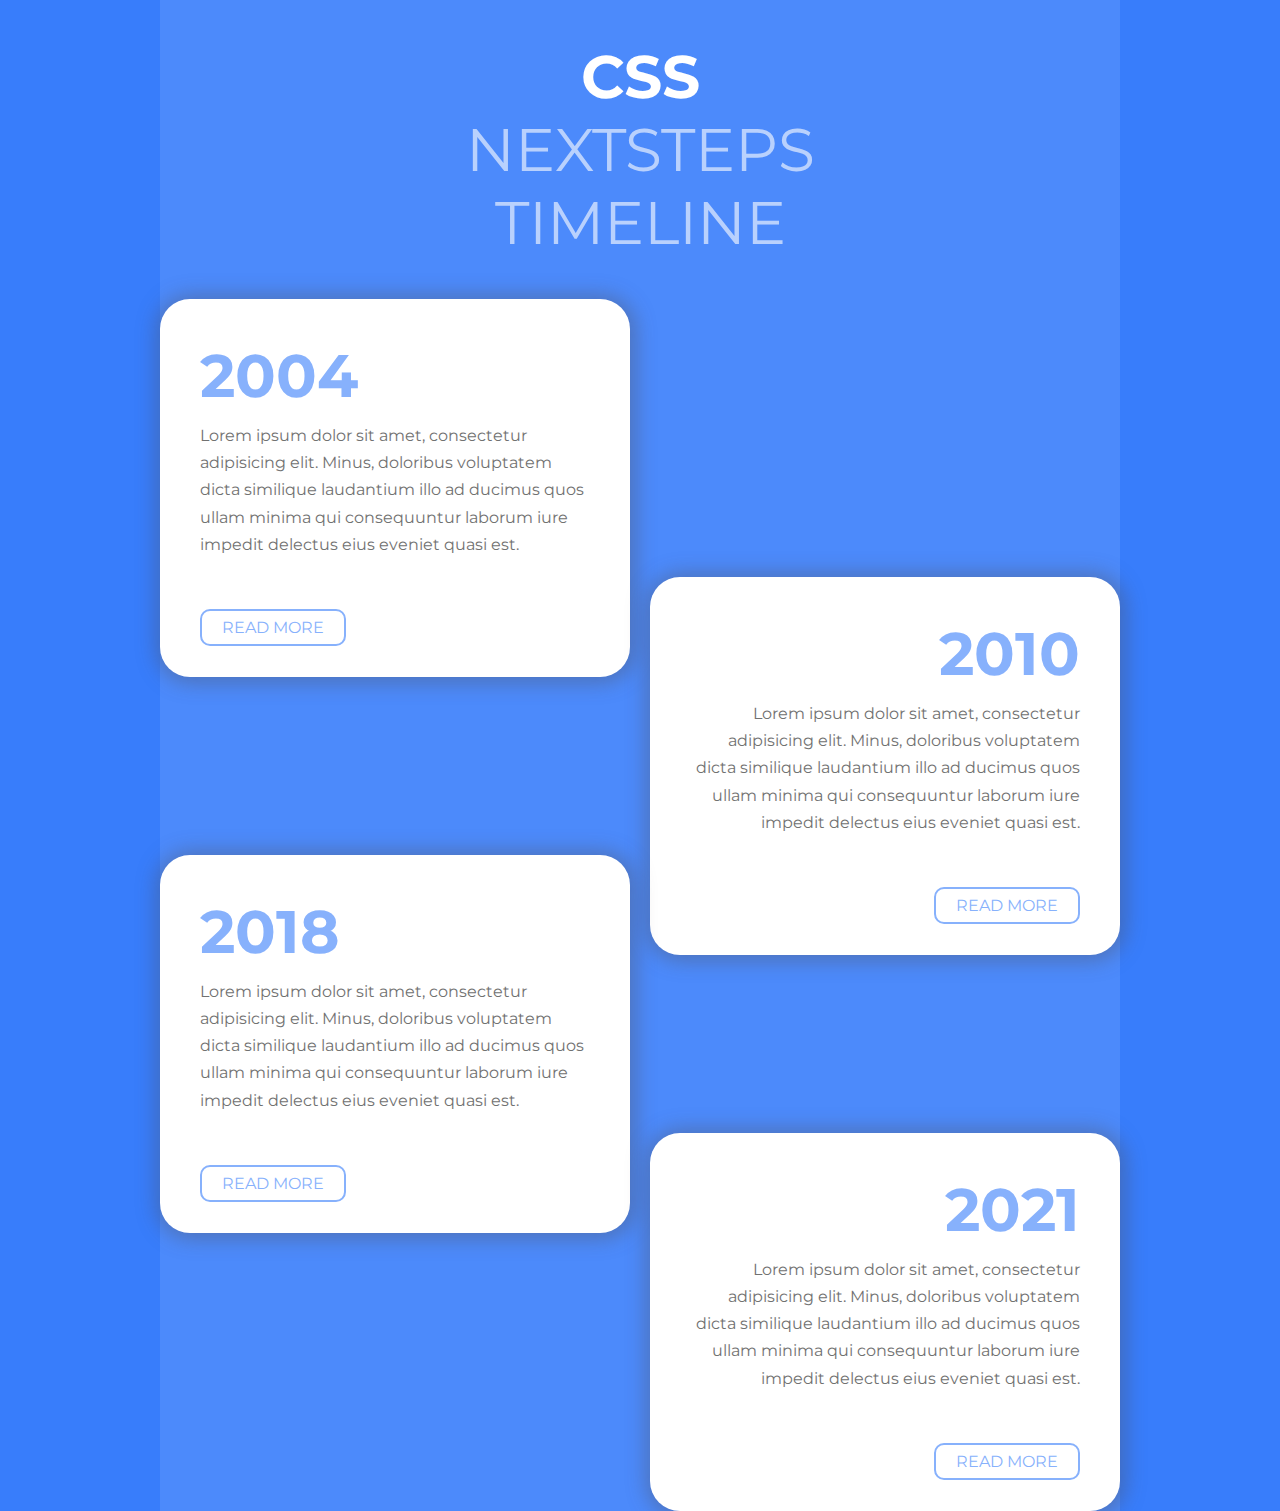
==== assignment01/index.html @ b3092a4a "230622-02" ====
<!DOCTYPE html>
<html>

<head>
	<link rel="preconnect" href="https://fonts.googleapis.com">
	<link rel="preconnect" href="https://fonts.gstatic.com" crossorigin>
	<link href="https://fonts.googleapis.com/css2?family=Montserrat:wght@300;400;500;600;700;800;900&display=swap"
		rel="stylesheet">
	<link rel="stylesheet" href="style.css">
</head>

<body>

	<div class="wrapper">
		<h1 class="header">
			<strong>CSS</strong>
			<span>NEXTSTEPS</span>
			<span>TIMELINE</span>
		</h1>
		<div class="contents">
			<div class="card left">
				<div class="card-inside">
					<h2 class="card-title">2004</h2>
					<p class="card-description">
						Lorem ipsum dolor sit amet, consectetur adipisicing elit. Minus, doloribus voluptatem dicta
						similique laudantium illo ad ducimus quos ullam minima qui consequuntur laborum iure impedit
						delectus eius eveniet quasi est.
					</p>
					<a class="button" href="">
						READ MORE
					</a>
				</div>
			</div>
			<div class="card right">
				<div class="card-inside">
					<h2 class="card-title">2010</h2>
					<p class="card-description">
						Lorem ipsum dolor sit amet, consectetur adipisicing elit. Minus, doloribus voluptatem dicta
						similique laudantium illo ad ducimus quos ullam minima qui consequuntur laborum iure impedit
						delectus eius eveniet quasi est.
					</p>
					<a class="button" href="">
						READ MORE
					</a>
				</div>
			</div>
			<div class="card left">
				<div class="card-inside">
					<h2 class="card-title">2018</h2>
					<p class="card-description">
						Lorem ipsum dolor sit amet, consectetur adipisicing elit. Minus, doloribus voluptatem dicta
						similique laudantium illo ad ducimus quos ullam minima qui consequuntur laborum iure impedit
						delectus eius eveniet quasi est.
					</p>
					<a class="button" href="">
						READ MORE
					</a>
				</div>
			</div>
			<div class="card right">
				<div class="card-inside">
					<h2 class="card-title">2021</h2>
					<p class="card-description">
						Lorem ipsum dolor sit amet, consectetur adipisicing elit. Minus, doloribus voluptatem dicta
						similique laudantium illo ad ducimus quos ullam minima qui consequuntur laborum iure impedit
						delectus eius eveniet quasi est.
					</p>
					<a class="button" href="">
						READ MORE
					</a>
				</div>
			</div>
		</div>
	</div>

</body>

</html>
---- assignment01/style.css ----
:root {
	font-family: 'Montserrat', sans-serif;
}

/* Resets */
body {
	margin: 0;
}

h1, h2, p {
	margin: 0;
	font-weight: inherit;
}

a {
	color: inherit;
	text-decoration: none;
}

/* Layouts */
.wrapper {
	background-color: #4c8afb;
	max-width: 960px;
	margin: 0 auto;
}

/* Commons */
.button {
	color: #87b1fc;
	border: 2px solid;
	padding: 7px 20px;
	border-radius: 10px;
}

/* Components */
body {
	background-color: #387dfb;
}

.header {
	color: #fff;
	font-size: 60px;
	padding: 40px 0;
	display: flex;
	flex-direction: column;
	align-items: center;
}

.header span {
	color: #b9d1fd;
}

.contents {
	margin: 0 -10px;
}

.card {
	width: 50%;
	padding: 0 10px;
	box-sizing: border-box;
}

.card-inside {
	background-color: #fff;
	padding: 40px;
	border-radius: 30px;
	box-shadow: 1px 1px 20px 5px rgba(81, 73, 73, 0.364);
}

.card-title {
	color: #87b1fc;
	font-size: 60px;
	font-weight: bold;
}

.card-description {
	color: #717171;
	margin: 10px 0 60px;
	line-height: 1.7;
}

.card.right {
	margin: -100px 0 -100px auto;
	text-align: right;
}

/* Mediaquries */
@media (max-width: 720px) {
	.card.card {
		width: 100%;
		margin: 40px 0;
		text-align: center;
	}
}
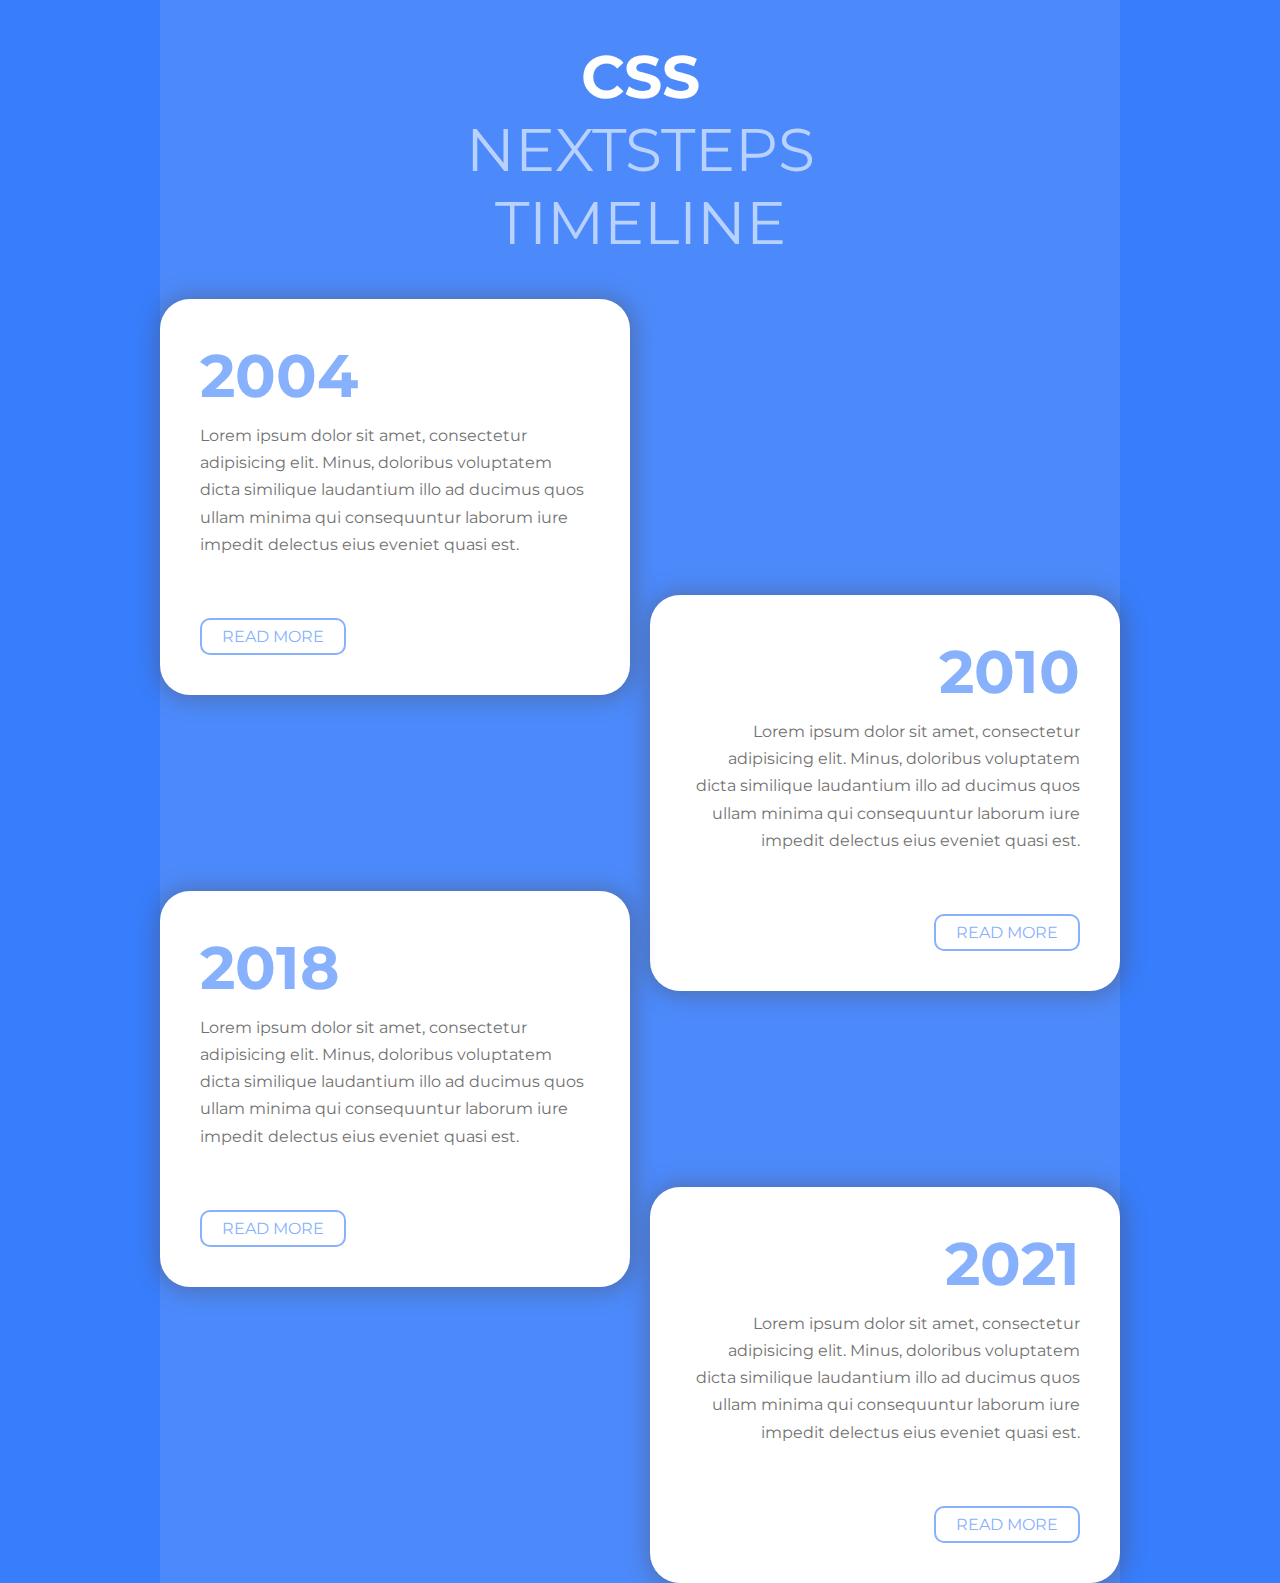
==== commit d0f16026: "230628-01-feedback" ====
--- a/assignment01/index.html
+++ b/assignment01/index.html
@@ -12,65 +12,71 @@
 <body>
 
 	<div class="wrapper">
-		<h1 class="header">
-			<strong>CSS</strong>
-			<span>NEXTSTEPS</span>
-			<span>TIMELINE</span>
-		</h1>
-		<div class="contents">
-			<div class="card left">
-				<div class="card-inside">
-					<h2 class="card-title">2004</h2>
-					<p class="card-description">
-						Lorem ipsum dolor sit amet, consectetur adipisicing elit. Minus, doloribus voluptatem dicta
-						similique laudantium illo ad ducimus quos ullam minima qui consequuntur laborum iure impedit
-						delectus eius eveniet quasi est.
-					</p>
-					<a class="button" href="">
-						READ MORE
-					</a>
+		<section class="section">
+			<header class="header">
+				<h1>
+					<strong>CSS</strong>
+					<span>NEXTSTEPS</span>
+					<span>TIMELINE</span>
+				</h1>
+			</header>
+			<div class="contents">
+				<div class="card__wrapper">
+					<div class="card left">
+						<div class="card-inside">
+							<h2 class="card-title">2004</h2>
+							<p class="card-description">
+								Lorem ipsum dolor sit amet, consectetur adipisicing elit. Minus, doloribus voluptatem dicta
+								similique laudantium illo ad ducimus quos ullam minima qui consequuntur laborum iure impedit
+								delectus eius eveniet quasi est.
+							</p>
+							<a class="button" href="">
+								READ MORE
+							</a>
+						</div>
+					</div>
+					<div class="card right">
+						<div class="card-inside">
+							<h2 class="card-title">2010</h2>
+							<p class="card-description">
+								Lorem ipsum dolor sit amet, consectetur adipisicing elit. Minus, doloribus voluptatem dicta
+								similique laudantium illo ad ducimus quos ullam minima qui consequuntur laborum iure impedit
+								delectus eius eveniet quasi est.
+							</p>
+							<a class="button" href="">
+								READ MORE
+							</a>
+						</div>
+					</div>
+					<div class="card left">
+						<div class="card-inside">
+							<h2 class="card-title">2018</h2>
+							<p class="card-description">
+								Lorem ipsum dolor sit amet, consectetur adipisicing elit. Minus, doloribus voluptatem dicta
+								similique laudantium illo ad ducimus quos ullam minima qui consequuntur laborum iure impedit
+								delectus eius eveniet quasi est.
+							</p>
+							<a class="button" href="">
+								READ MORE
+							</a>
+						</div>
+					</div>
+					<div class="card right">
+						<div class="card-inside">
+							<h2 class="card-title">2021</h2>
+							<p class="card-description">
+								Lorem ipsum dolor sit amet, consectetur adipisicing elit. Minus, doloribus voluptatem dicta
+								similique laudantium illo ad ducimus quos ullam minima qui consequuntur laborum iure impedit
+								delectus eius eveniet quasi est.
+							</p>
+							<a class="button" href="">
+								READ MORE
+							</a>
+						</div>
+					</div>
 				</div>
 			</div>
-			<div class="card right">
-				<div class="card-inside">
-					<h2 class="card-title">2010</h2>
-					<p class="card-description">
-						Lorem ipsum dolor sit amet, consectetur adipisicing elit. Minus, doloribus voluptatem dicta
-						similique laudantium illo ad ducimus quos ullam minima qui consequuntur laborum iure impedit
-						delectus eius eveniet quasi est.
-					</p>
-					<a class="button" href="">
-						READ MORE
-					</a>
-				</div>
-			</div>
-			<div class="card left">
-				<div class="card-inside">
-					<h2 class="card-title">2018</h2>
-					<p class="card-description">
-						Lorem ipsum dolor sit amet, consectetur adipisicing elit. Minus, doloribus voluptatem dicta
-						similique laudantium illo ad ducimus quos ullam minima qui consequuntur laborum iure impedit
-						delectus eius eveniet quasi est.
-					</p>
-					<a class="button" href="">
-						READ MORE
-					</a>
-				</div>
-			</div>
-			<div class="card right">
-				<div class="card-inside">
-					<h2 class="card-title">2021</h2>
-					<p class="card-description">
-						Lorem ipsum dolor sit amet, consectetur adipisicing elit. Minus, doloribus voluptatem dicta
-						similique laudantium illo ad ducimus quos ullam minima qui consequuntur laborum iure impedit
-						delectus eius eveniet quasi est.
-					</p>
-					<a class="button" href="">
-						READ MORE
-					</a>
-				</div>
-			</div>
-		</div>
+		</section>
 	</div>
 
 </body>
--- a/assignment01/style.css
+++ b/assignment01/style.css
@@ -1,27 +1,28 @@
-:root {
-	font-family: 'Montserrat', sans-serif;
-}
-
 /* Resets */
-body {
+body, p {
 	margin: 0;
 }
 
-h1, h2, p {
+h1, h2 {
 	margin: 0;
 	font-weight: inherit;
 }
 
 a {
 	color: inherit;
-	text-decoration: none;
+	text-decoration: inherit;
+}
+
+/* Typography */
+:root {
+	font-family: 'Montserrat', sans-serif;
 }
 
 /* Layouts */
 .wrapper {
-	background-color: #4c8afb;
 	max-width: 960px;
 	margin: 0 auto;
+	padding: 0 40px;
 }
 
 /* Commons */
@@ -30,6 +31,7 @@
 	border: 2px solid;
 	padding: 7px 20px;
 	border-radius: 10px;
+	display: inline-block;
 }
 
 /* Components */
@@ -37,7 +39,11 @@
 	background-color: #387dfb;
 }
 
-.header {
+.section {
+	background-color: #4c8afb;
+}
+
+.header h1 {
 	color: #fff;
 	font-size: 60px;
 	padding: 40px 0;
@@ -46,11 +52,14 @@
 	align-items: center;
 }
 
-.header span {
+.header h1 span {
 	color: #b9d1fd;
 }
 
 .contents {
+}
+
+.card__wrapper {
 	margin: 0 -10px;
 }
 
